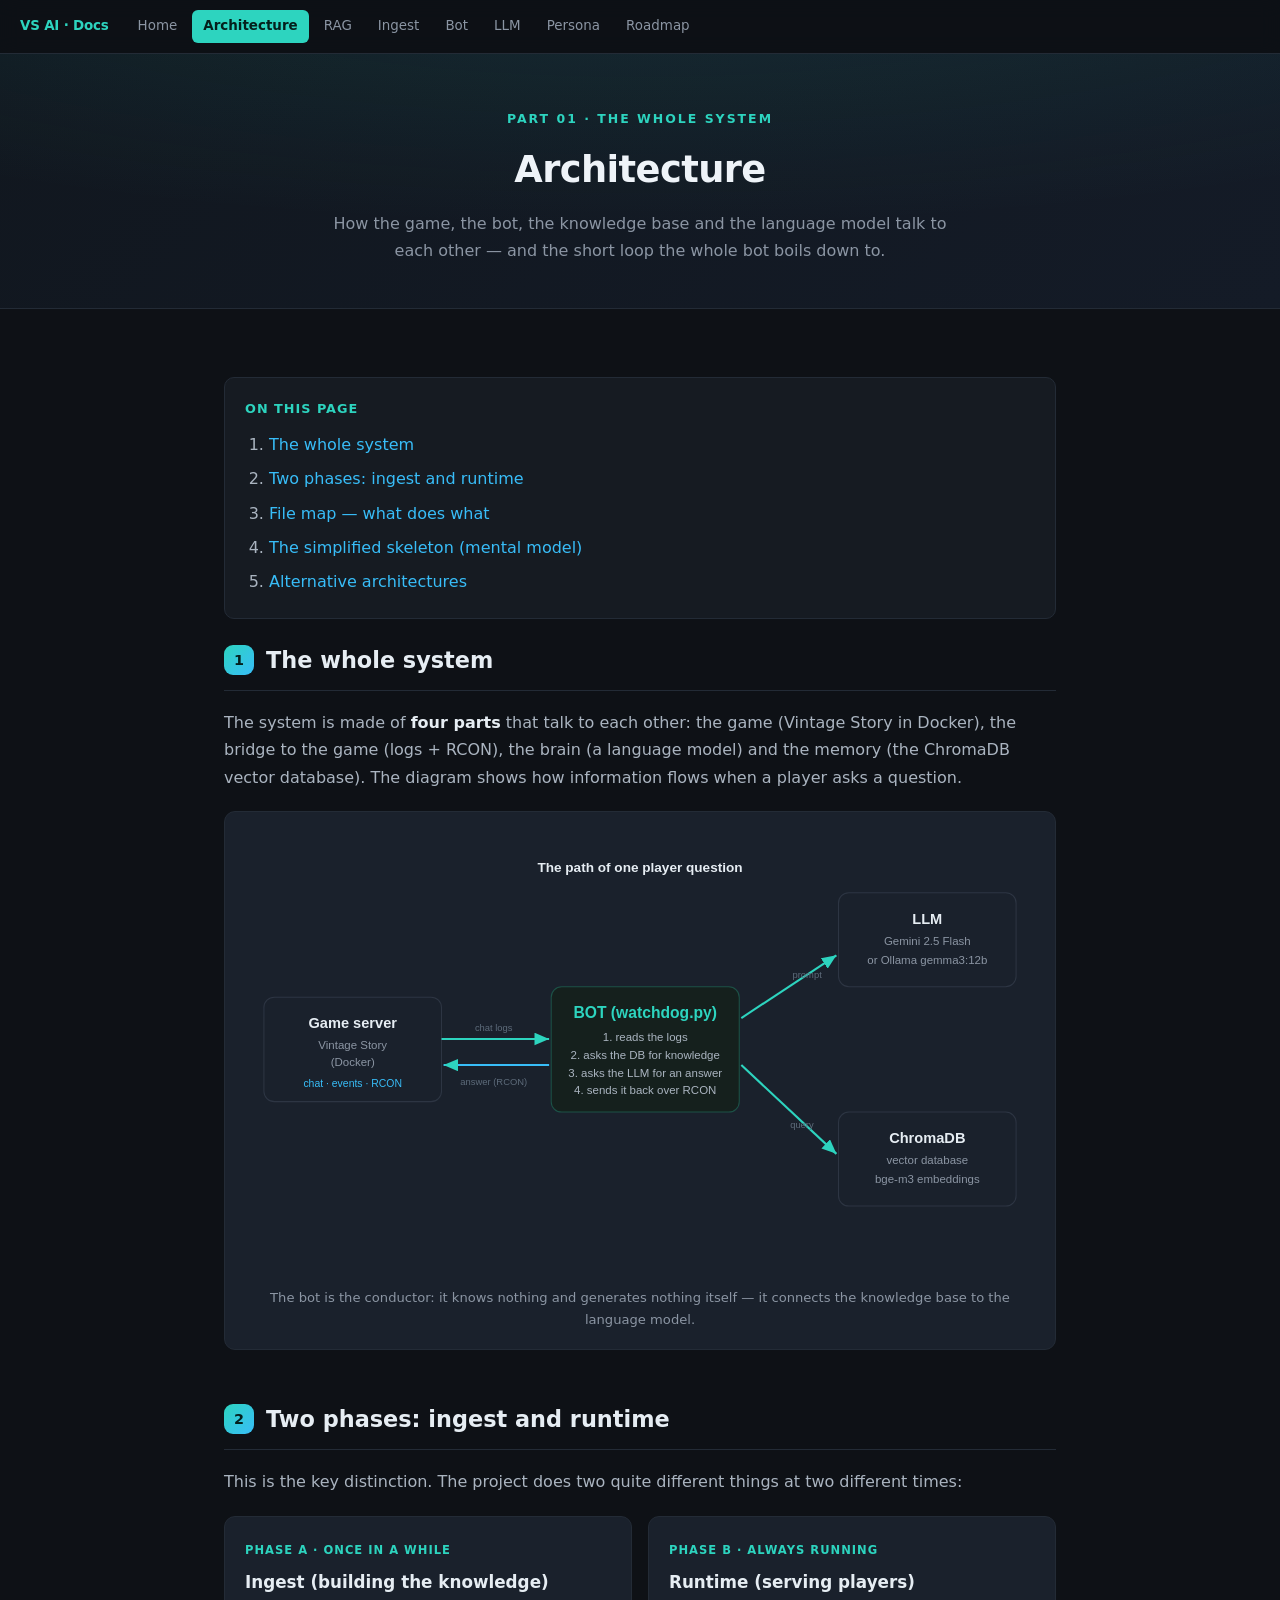
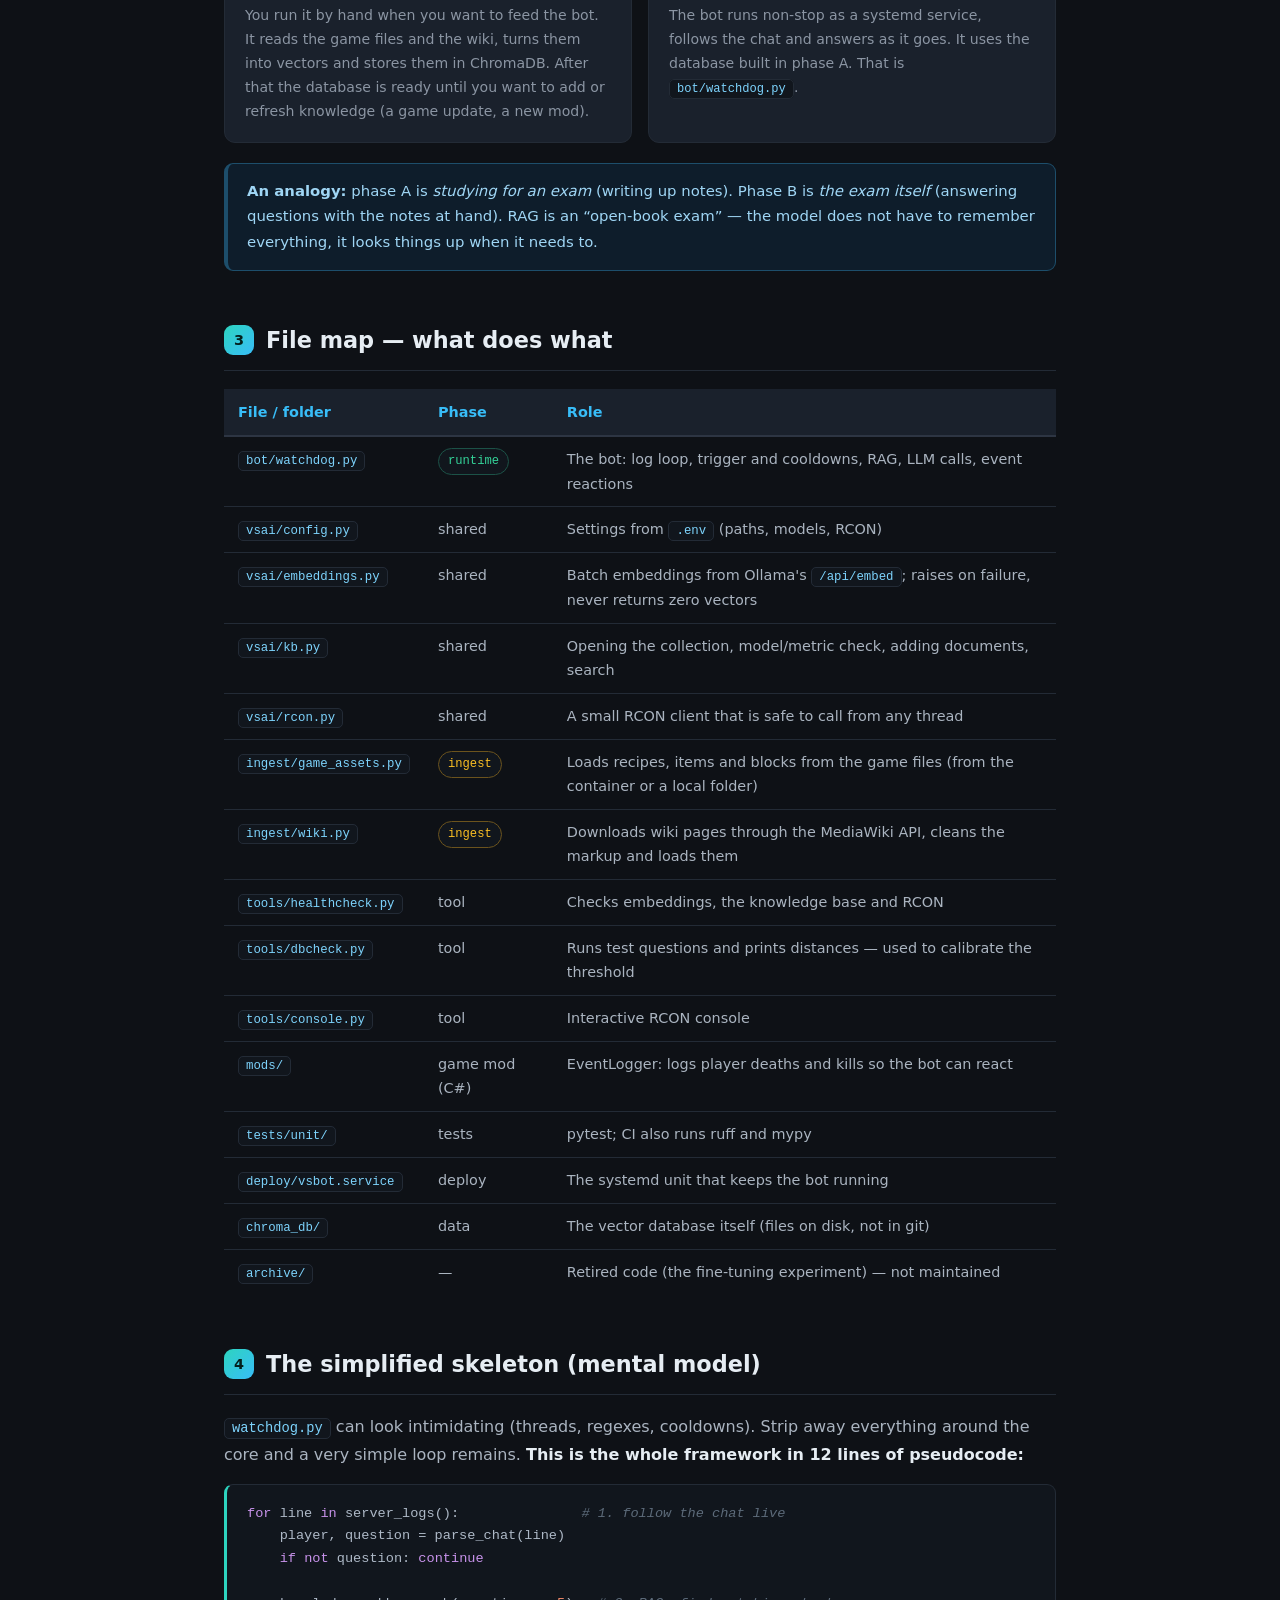
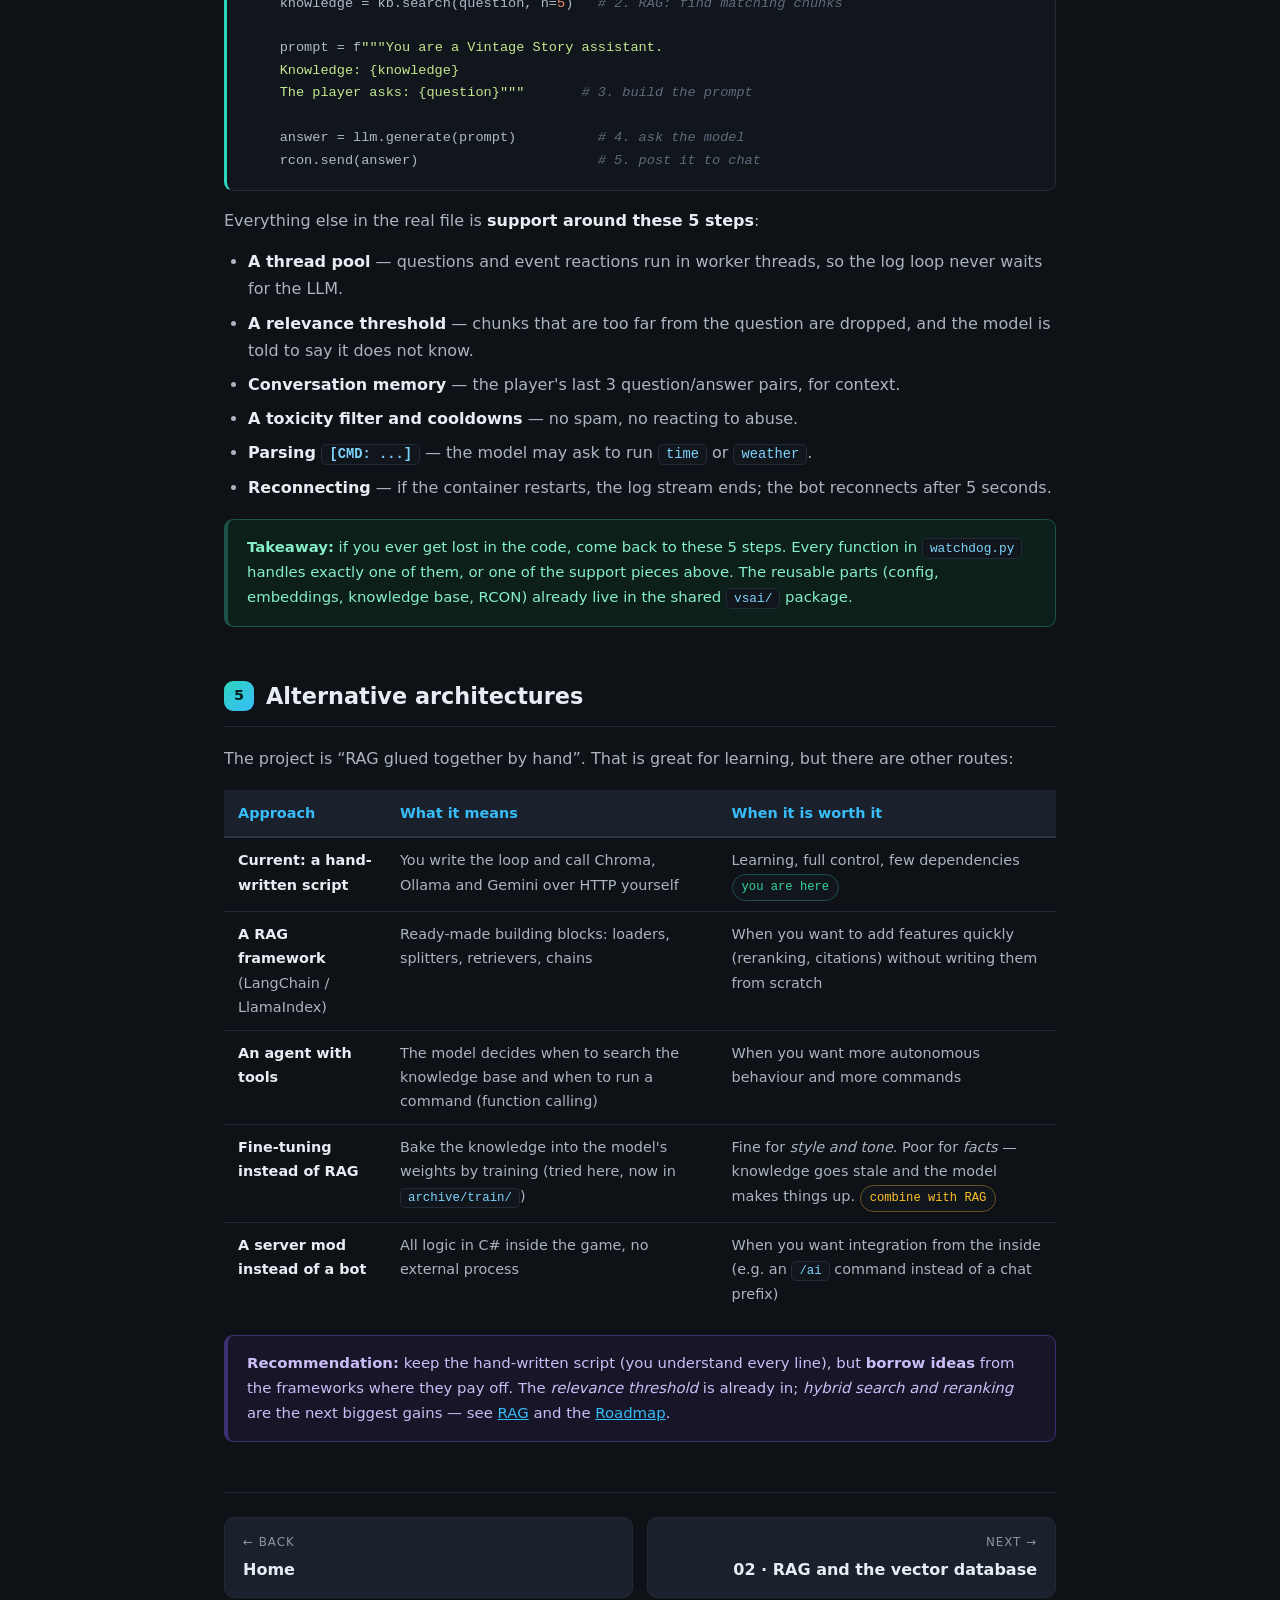
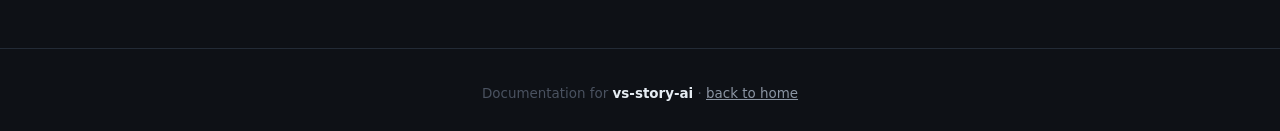
==== docs/01-architecture.html @ 418dcd5c "Translate docs to English and update them to the current code The HTML write-up in docs/ was in Poli" ====
<!DOCTYPE html>
<html lang="en">
<head>
<meta charset="UTF-8">
<meta name="viewport" content="width=device-width, initial-scale=1.0">
<title>Architecture · VS AI Assistant</title>
<link rel="stylesheet" href="assets/style.css">
</head>
<body>

<nav class="topnav">
    <span class="brand">VS AI · Docs</span>
    <a href="index.html">Home</a>
    <a href="01-architecture.html" class="active">Architecture</a>
    <a href="02-rag.html">RAG</a>
    <a href="03-ingest.html">Ingest</a>
    <a href="04-bot.html">Bot</a>
    <a href="05-llm.html">LLM</a>
    <a href="06-persona.html">Persona</a>
    <a href="07-roadmap.html">Roadmap</a>
</nav>

<header class="page">
    <div class="eyebrow">Part 01 · The whole system</div>
    <h1>Architecture</h1>
    <p class="sub">How the game, the bot, the knowledge base and the language model talk to each other —
    and the short loop the whole bot boils down to.</p>
</header>

<main>

    <div class="toc">
        <strong>On this page</strong>
        <ol>
            <li><a href="#overview">The whole system</a></li>
            <li><a href="#phases">Two phases: ingest and runtime</a></li>
            <li><a href="#files">File map — what does what</a></li>
            <li><a href="#skeleton">The simplified skeleton (mental model)</a></li>
            <li><a href="#alternatives">Alternative architectures</a></li>
        </ol>
    </div>

    <section id="overview">
        <h2><span class="num">1</span> The whole system</h2>
        <p>
            The system is made of <strong>four parts</strong> that talk to each other: the game (Vintage Story in Docker),
            the bridge to the game (logs + RCON), the brain (a language model) and the memory (the ChromaDB vector database).
            The diagram shows how information flows when a player asks a question.
        </p>

        <div class="svg-wrap">
        <svg viewBox="0 0 760 420" xmlns="http://www.w3.org/2000/svg" width="100%" font-family="Segoe UI, sans-serif">
            <defs>
                <marker id="arr" markerWidth="9" markerHeight="9" refX="7" refY="3" orient="auto">
                    <path d="M0,0 L7,3 L0,6 Z" fill="#2dd4bf"/>
                </marker>
            </defs>
            <!-- Game -->
            <rect x="20" y="160" width="170" height="100" rx="10" fill="#1a212c" stroke="#2d3543"/>
            <text x="105" y="190" fill="#e6edf3" font-size="14" font-weight="700" text-anchor="middle">Game server</text>
            <text x="105" y="210" fill="#8b95a3" font-size="11" text-anchor="middle">Vintage Story</text>
            <text x="105" y="226" fill="#8b95a3" font-size="11" text-anchor="middle">(Docker)</text>
            <text x="105" y="246" fill="#38bdf8" font-size="10" text-anchor="middle">chat · events · RCON</text>

            <!-- Bot -->
            <rect x="295" y="150" width="180" height="120" rx="10" fill="#15201d" stroke="#1c5247"/>
            <text x="385" y="180" fill="#2dd4bf" font-size="15" font-weight="700" text-anchor="middle">BOT (watchdog.py)</text>
            <text x="385" y="202" fill="#aab4c0" font-size="11" text-anchor="middle">1. reads the logs</text>
            <text x="385" y="219" fill="#aab4c0" font-size="11" text-anchor="middle">2. asks the DB for knowledge</text>
            <text x="385" y="236" fill="#aab4c0" font-size="11" text-anchor="middle">3. asks the LLM for an answer</text>
            <text x="385" y="253" fill="#aab4c0" font-size="11" text-anchor="middle">4. sends it back over RCON</text>

            <!-- LLM -->
            <rect x="570" y="60" width="170" height="90" rx="10" fill="#1a212c" stroke="#2d3543"/>
            <text x="655" y="90" fill="#e6edf3" font-size="14" font-weight="700" text-anchor="middle">LLM</text>
            <text x="655" y="110" fill="#8b95a3" font-size="11" text-anchor="middle">Gemini 2.5 Flash</text>
            <text x="655" y="128" fill="#8b95a3" font-size="11" text-anchor="middle">or Ollama gemma3:12b</text>

            <!-- Chroma -->
            <rect x="570" y="270" width="170" height="90" rx="10" fill="#1a212c" stroke="#2d3543"/>
            <text x="655" y="300" fill="#e6edf3" font-size="14" font-weight="700" text-anchor="middle">ChromaDB</text>
            <text x="655" y="320" fill="#8b95a3" font-size="11" text-anchor="middle">vector database</text>
            <text x="655" y="338" fill="#8b95a3" font-size="11" text-anchor="middle">bge-m3 embeddings</text>

            <!-- arrows -->
            <line x1="190" y1="200" x2="293" y2="200" stroke="#2dd4bf" stroke-width="2" marker-end="url(#arr)"/>
            <text x="240" y="192" fill="#5d6b7a" font-size="9" text-anchor="middle">chat logs</text>
            <line x1="293" y1="225" x2="192" y2="225" stroke="#38bdf8" stroke-width="2" marker-end="url(#arr)"/>
            <text x="240" y="244" fill="#5d6b7a" font-size="9" text-anchor="middle">answer (RCON)</text>

            <line x1="477" y1="180" x2="568" y2="120" stroke="#2dd4bf" stroke-width="2" marker-end="url(#arr)"/>
            <text x="540" y="142" fill="#5d6b7a" font-size="9" text-anchor="middle">prompt</text>
            <line x1="477" y1="225" x2="568" y2="310" stroke="#2dd4bf" stroke-width="2" marker-end="url(#arr)"/>
            <text x="535" y="285" fill="#5d6b7a" font-size="9" text-anchor="middle">query</text>

            <text x="380" y="40" fill="#e6edf3" font-size="13" font-weight="700" text-anchor="middle">The path of one player question</text>
        </svg>
        <div class="cap">The bot is the conductor: it knows nothing and generates nothing itself — it connects the knowledge base to the language model.</div>
        </div>
    </section>

    <section id="phases">
        <h2><span class="num">2</span> Two phases: ingest and runtime</h2>
        <p>This is the key distinction. The project does two quite different things at two different times:</p>

        <div class="grid cols-2">
            <div class="card">
                <span class="k">Phase A · once in a while</span>
                <h3>Ingest (building the knowledge)</h3>
                <p>You run it by hand when you want to feed the bot. It reads the game files and the wiki, turns them into
                vectors and stores them in ChromaDB. After that the database is ready until you want to add or refresh knowledge
                (a game update, a new mod).</p>
            </div>
            <div class="card">
                <span class="k">Phase B · always running</span>
                <h3>Runtime (serving players)</h3>
                <p>The bot runs non-stop as a systemd service, follows the chat and answers as it goes. It uses the database
                built in phase A. That is <code>bot/watchdog.py</code>.</p>
            </div>
        </div>

        <div class="box info">
            <strong>An analogy:</strong> phase A is <em>studying for an exam</em> (writing up notes). Phase B is <em>the exam itself</em>
            (answering questions with the notes at hand). RAG is an “open-book exam” — the model does not have to remember everything,
            it looks things up when it needs to.
        </div>
    </section>

    <section id="files">
        <h2><span class="num">3</span> File map — what does what</h2>
        <table>
            <thead><tr><th>File / folder</th><th>Phase</th><th>Role</th></tr></thead>
            <tbody>
                <tr><td><code>bot/watchdog.py</code></td><td><span class="pill green">runtime</span></td><td>The bot: log loop, trigger and cooldowns, RAG, LLM calls, event reactions</td></tr>
                <tr><td><code>vsai/config.py</code></td><td>shared</td><td>Settings from <code>.env</code> (paths, models, RCON)</td></tr>
                <tr><td><code>vsai/embeddings.py</code></td><td>shared</td><td>Batch embeddings from Ollama's <code>/api/embed</code>; raises on failure, never returns zero vectors</td></tr>
                <tr><td><code>vsai/kb.py</code></td><td>shared</td><td>Opening the collection, model/metric check, adding documents, search</td></tr>
                <tr><td><code>vsai/rcon.py</code></td><td>shared</td><td>A small RCON client that is safe to call from any thread</td></tr>
                <tr><td><code>ingest/game_assets.py</code></td><td><span class="pill amber">ingest</span></td><td>Loads recipes, items and blocks from the game files (from the container or a local folder)</td></tr>
                <tr><td><code>ingest/wiki.py</code></td><td><span class="pill amber">ingest</span></td><td>Downloads wiki pages through the MediaWiki API, cleans the markup and loads them</td></tr>
                <tr><td><code>tools/healthcheck.py</code></td><td>tool</td><td>Checks embeddings, the knowledge base and RCON</td></tr>
                <tr><td><code>tools/dbcheck.py</code></td><td>tool</td><td>Runs test questions and prints distances — used to calibrate the threshold</td></tr>
                <tr><td><code>tools/console.py</code></td><td>tool</td><td>Interactive RCON console</td></tr>
                <tr><td><code>mods/</code></td><td>game mod (C#)</td><td>EventLogger: logs player deaths and kills so the bot can react</td></tr>
                <tr><td><code>tests/unit/</code></td><td>tests</td><td>pytest; CI also runs ruff and mypy</td></tr>
                <tr><td><code>deploy/vsbot.service</code></td><td>deploy</td><td>The systemd unit that keeps the bot running</td></tr>
                <tr><td><code>chroma_db/</code></td><td>data</td><td>The vector database itself (files on disk, not in git)</td></tr>
                <tr><td><code>archive/</code></td><td>—</td><td>Retired code (the fine-tuning experiment) — not maintained</td></tr>
            </tbody>
        </table>
    </section>

    <section id="skeleton">
        <h2><span class="num">4</span> The simplified skeleton (mental model)</h2>
        <p>
            <code>watchdog.py</code> can look intimidating (threads, regexes, cooldowns). Strip away everything around the core
            and a very simple loop remains. <strong>This is the whole framework in 12 lines of pseudocode:</strong>
        </p>

        <pre><code><span class="keyword">for</span> line <span class="keyword">in</span> server_logs():               <span class="comment"># 1. follow the chat live</span>
    player, question = parse_chat(line)
    <span class="keyword">if</span> <span class="keyword">not</span> question: <span class="keyword">continue</span>

    knowledge = kb.search(question, n=<span class="number">5</span>)   <span class="comment"># 2. RAG: find matching chunks</span>

    prompt = f<span class="string">"""You are a Vintage Story assistant.
    Knowledge: {knowledge}
    The player asks: {question}"""</span>       <span class="comment"># 3. build the prompt</span>

    answer = llm.generate(prompt)          <span class="comment"># 4. ask the model</span>
    rcon.send(answer)                      <span class="comment"># 5. post it to chat</span></code></pre>

        <p>Everything else in the real file is <strong>support around these 5 steps</strong>:</p>
        <ul>
            <li><strong>A thread pool</strong> — questions and event reactions run in worker threads, so the log loop never waits for the LLM.</li>
            <li><strong>A relevance threshold</strong> — chunks that are too far from the question are dropped, and the model is told to say it does not know.</li>
            <li><strong>Conversation memory</strong> — the player's last 3 question/answer pairs, for context.</li>
            <li><strong>A toxicity filter and cooldowns</strong> — no spam, no reacting to abuse.</li>
            <li><strong>Parsing <code>[CMD: ...]</code></strong> — the model may ask to run <code>time</code> or <code>weather</code>.</li>
            <li><strong>Reconnecting</strong> — if the container restarts, the log stream ends; the bot reconnects after 5 seconds.</li>
        </ul>

        <div class="box tip">
            <strong>Takeaway:</strong> if you ever get lost in the code, come back to these 5 steps.
            Every function in <code>watchdog.py</code> handles exactly one of them, or one of the support pieces above.
            The reusable parts (config, embeddings, knowledge base, RCON) already live in the shared <code>vsai/</code> package.
        </div>
    </section>

    <section id="alternatives">
        <h2><span class="num">5</span> Alternative architectures</h2>
        <p>The project is “RAG glued together by hand”. That is great for learning, but there are other routes:</p>

        <table>
            <thead><tr><th>Approach</th><th>What it means</th><th>When it is worth it</th></tr></thead>
            <tbody>
                <tr>
                    <td><strong>Current: a hand-written script</strong></td>
                    <td>You write the loop and call Chroma, Ollama and Gemini over HTTP yourself</td>
                    <td>Learning, full control, few dependencies <span class="pill green">you are here</span></td>
                </tr>
                <tr>
                    <td><strong>A RAG framework</strong><br>(LangChain / LlamaIndex)</td>
                    <td>Ready-made building blocks: loaders, splitters, retrievers, chains</td>
                    <td>When you want to add features quickly (reranking, citations) without writing them from scratch</td>
                </tr>
                <tr>
                    <td><strong>An agent with tools</strong></td>
                    <td>The model decides when to search the knowledge base and when to run a command (function calling)</td>
                    <td>When you want more autonomous behaviour and more commands</td>
                </tr>
                <tr>
                    <td><strong>Fine-tuning instead of RAG</strong></td>
                    <td>Bake the knowledge into the model's weights by training (tried here, now in <code>archive/train/</code>)</td>
                    <td>Fine for <em>style and tone</em>. Poor for <em>facts</em> — knowledge goes stale and the model makes things up. <span class="pill amber">combine with RAG</span></td>
                </tr>
                <tr>
                    <td><strong>A server mod instead of a bot</strong></td>
                    <td>All logic in C# inside the game, no external process</td>
                    <td>When you want integration from the inside (e.g. an <code>/ai</code> command instead of a chat prefix)</td>
                </tr>
            </tbody>
        </table>

        <div class="box note">
            <strong>Recommendation:</strong> keep the hand-written script (you understand every line), but
            <strong>borrow ideas</strong> from the frameworks where they pay off. The <em>relevance threshold</em> is already in;
            <em>hybrid search and reranking</em> are the next biggest gains — see <a href="02-rag.html">RAG</a> and the
            <a href="07-roadmap.html">Roadmap</a>.
        </div>
    </section>

    <div class="pager">
        <a class="prev" href="index.html">
            <div class="dir">← Back</div>
            <div class="ttl">Home</div>
        </a>
        <a class="next" href="02-rag.html">
            <div class="dir">Next →</div>
            <div class="ttl">02 · RAG and the vector database</div>
        </a>
    </div>

</main>

<footer class="page">
    Documentation for <strong>vs-story-ai</strong> · <a href="index.html">back to home</a>
</footer>

</body>
</html>
---- docs/assets/style.css ----
/* ============================================================
   Shared stylesheet for the vs-story-ai docs
   Theme: dark, neutral (an assistant, not a "dark god")
   Accent: teal / sky instead of purple
   ============================================================ */

:root {
    --bg:        #0e1116;
    --bg-soft:   #161b22;
    --bg-card:   #1a212c;
    --bg-code:   #11161d;
    --border:    #232b36;
    --border-2:  #2d3543;
    --text:      #c5cdd6;
    --text-dim:  #8b95a3;
    --text-soft: #aab4c0;
    --accent:    #2dd4bf;   /* teal */
    --accent-2:  #38bdf8;   /* sky  */
    --accent-3:  #a78bfa;   /* violet (secondary accent) */
    --green:     #34d399;
    --amber:     #fbbf24;
    --red:       #f87171;
    --mono: 'Cascadia Code', 'JetBrains Mono', 'Fira Code', 'Consolas', monospace;
}

* { box-sizing: border-box; margin: 0; padding: 0; }

html { scroll-behavior: smooth; scroll-padding-top: 80px; }

body {
    font-family: 'Segoe UI', system-ui, -apple-system, sans-serif;
    background: var(--bg);
    color: var(--text);
    line-height: 1.7;
    -webkit-font-smoothing: antialiased;
}

/* ---------- Top nav ---------- */
.topnav {
    position: sticky;
    top: 0;
    z-index: 50;
    background: rgba(14, 17, 22, 0.85);
    backdrop-filter: blur(10px);
    border-bottom: 1px solid var(--border);
    display: flex;
    align-items: center;
    gap: 4px;
    padding: 10px 20px;
    flex-wrap: wrap;
    font-size: 0.84rem;
}
.topnav .brand {
    font-weight: 700;
    color: var(--accent);
    margin-right: 14px;
    white-space: nowrap;
    letter-spacing: -0.2px;
}
.topnav a {
    color: var(--text-dim);
    text-decoration: none;
    padding: 5px 11px;
    border-radius: 6px;
    white-space: nowrap;
    transition: background .15s, color .15s;
}
.topnav a:hover { background: var(--bg-card); color: var(--text); }
.topnav a.active { background: var(--accent); color: #04201c; font-weight: 600; }

/* ---------- Header ---------- */
header.page {
    background:
        radial-gradient(1200px 300px at 50% -50%, rgba(45,212,191,.12), transparent),
        linear-gradient(135deg, #11171f 0%, #141b27 100%);
    border-bottom: 1px solid var(--border);
    padding: 54px 24px 44px;
    text-align: center;
}
header.page .eyebrow {
    color: var(--accent);
    font-size: 0.78rem;
    font-weight: 700;
    letter-spacing: 2px;
    text-transform: uppercase;
}
header.page h1 {
    font-size: 2.3rem;
    color: #eef3f8;
    letter-spacing: -0.6px;
    margin: 10px 0 8px;
}
header.page p.sub {
    color: var(--text-dim);
    max-width: 640px;
    margin: 0 auto;
    font-size: 1rem;
}
.badges { margin-top: 18px; display: flex; gap: 8px; justify-content: center; flex-wrap: wrap; }
.badge {
    display: inline-block;
    background: var(--bg-card);
    border: 1px solid var(--border-2);
    color: var(--accent-2);
    font-size: 0.72rem;
    padding: 4px 11px;
    border-radius: 20px;
    font-weight: 600;
    letter-spacing: 0.4px;
}

/* ---------- Layout ---------- */
main {
    max-width: 880px;
    margin: 0 auto;
    padding: 46px 24px 30px;
}

section { margin-bottom: 50px; scroll-margin-top: 80px; }

h2 {
    font-size: 1.4rem;
    color: #e6edf3;
    margin-bottom: 18px;
    padding-bottom: 11px;
    border-bottom: 1px solid var(--border);
    display: flex;
    align-items: center;
    gap: 12px;
}
h2 .num {
    background: linear-gradient(135deg, var(--accent), var(--accent-2));
    color: #04201c;
    width: 30px; height: 30px;
    border-radius: 9px;
    display: inline-flex;
    align-items: center;
    justify-content: center;
    font-size: 0.9rem;
    font-weight: 800;
    flex-shrink: 0;
}
h3 { font-size: 1.08rem; color: var(--accent-2); margin: 26px 0 10px; }
h4 { font-size: 0.96rem; color: var(--accent-3); margin: 18px 0 8px; }

p { margin-bottom: 14px; color: var(--text-soft); }
ul, ol { padding-left: 24px; margin-bottom: 14px; color: var(--text-soft); }
li { margin-bottom: 7px; }
strong { color: #e6edf3; }
a { color: var(--accent-2); }

.lead { font-size: 1.05rem; color: var(--text); }

/* ---------- Code ---------- */
code {
    font-family: var(--mono);
    background: var(--bg-code);
    color: #7dd3fc;
    padding: 2px 7px;
    border-radius: 5px;
    font-size: 0.86em;
    border: 1px solid var(--border);
}
pre {
    background: var(--bg-code);
    border: 1px solid var(--border);
    border-left: 3px solid var(--accent);
    border-radius: 9px;
    padding: 18px 20px;
    overflow-x: auto;
    margin: 16px 0;
    font-size: 0.85rem;
    line-height: 1.65;
}
pre code { background: none; border: none; color: #aeb9c7; padding: 0; font-size: 1em; }
.comment { color: #5d6b7a; font-style: italic; }
.keyword { color: #c792ea; }
.string  { color: #c3e88d; }
.number  { color: #f78c6c; }
.func    { color: #82aaff; }
.builtin { color: #ffcb6b; }

/* ---------- Callout boxes ---------- */
.box { border-radius: 9px; padding: 15px 19px; margin: 18px 0; font-size: 0.93rem; border: 1px solid; border-left-width: 4px; }
.box strong { color: inherit; }
.box.info    { background: #0e1d2b; border-color: #1d4e6b; color: #9fd6f5; }
.box.tip     { background: #0c1f1a; border-color: #1c5247; color: #86efc7; }
.box.warn    { background: #211a0c; border-color: #6b531d; color: #fcd9a0; }
.box.danger  { background: #251215; border-color: #6b2230; color: #f7a8b0; }
.box.note    { background: #171528; border-color: #3b3170; color: #cbbdf5; }

/* ---------- Tables ---------- */
table { width: 100%; border-collapse: collapse; margin: 18px 0; font-size: 0.9rem; }
th {
    background: var(--bg-card);
    color: var(--accent-2);
    padding: 11px 14px;
    text-align: left;
    font-weight: 600;
    border-bottom: 2px solid var(--border-2);
}
td { padding: 10px 14px; border-bottom: 1px solid var(--border); color: var(--text-soft); vertical-align: top; }
tr:last-child td { border-bottom: none; }
tbody tr:hover td { background: var(--bg-soft); }

/* ---------- Cards grid (for index + alternatives) ---------- */
.grid { display: grid; gap: 16px; margin: 20px 0; }
.grid.cols-2 { grid-template-columns: repeat(auto-fit, minmax(260px, 1fr)); }
.grid.cols-3 { grid-template-columns: repeat(auto-fit, minmax(210px, 1fr)); }

.card {
    background: var(--bg-card);
    border: 1px solid var(--border);
    border-radius: 11px;
    padding: 18px 20px;
    transition: border-color .15s, transform .15s;
    text-decoration: none;
    display: block;
    color: inherit;
}
a.card:hover { border-color: var(--accent); transform: translateY(-2px); }
.card .k { font-size: 0.72rem; color: var(--accent); font-weight: 700; letter-spacing: 1px; text-transform: uppercase; }
.card h3 { margin: 6px 0 8px; color: #e6edf3; font-size: 1.05rem; }
.card p { font-size: 0.88rem; color: var(--text-dim); margin: 0; }

/* ---------- Flow diagram ---------- */
.flow { display: flex; align-items: stretch; gap: 0; flex-wrap: wrap; margin: 22px 0; }
.flow-step {
    background: var(--bg-card);
    border: 1px solid var(--border-2);
    border-radius: 9px;
    padding: 12px 16px;
    font-size: 0.84rem;
    color: var(--text);
    text-align: center;
    min-width: 110px;
    display: flex; align-items: center; justify-content: center;
}
.flow-arrow { color: var(--accent); font-size: 1.3rem; padding: 0 9px; display: flex; align-items: center; }

/* ---------- Comparison: before / after ---------- */
.cmp { display: grid; grid-template-columns: 1fr 1fr; gap: 14px; margin: 18px 0; }
.cmp > div { border-radius: 9px; padding: 16px 18px; border: 1px solid; }
.cmp .before { background: #1c1517; border-color: #5a2730; }
.cmp .after  { background: #101e19; border-color: #1c5247; }
.cmp h4 { margin: 0 0 8px; }
.cmp .before h4 { color: var(--red); }
.cmp .after h4 { color: var(--green); }

/* ---------- Pills / tags ---------- */
.pill { display:inline-block; background: var(--bg-code); border:1px solid var(--border); color:#7dd3fc; font-size:.76rem; padding:2px 9px; border-radius:20px; font-family: var(--mono); }
.pill.green { color: var(--green); border-color:#1c5247; }
.pill.amber { color: var(--amber); border-color:#6b531d; }
.pill.red   { color: var(--red);   border-color:#6b2230; }

/* ---------- Prev/Next footer nav ---------- */
.pager { display:flex; justify-content:space-between; gap:14px; margin-top: 40px; border-top:1px solid var(--border); padding-top: 24px; }
.pager a { flex:1; background:var(--bg-card); border:1px solid var(--border); border-radius:10px; padding:14px 18px; text-decoration:none; color:var(--text); transition:border-color .15s; }
.pager a:hover { border-color: var(--accent); }
.pager a.next { text-align:right; }
.pager .dir { font-size:.74rem; color:var(--text-dim); text-transform:uppercase; letter-spacing:1px; }
.pager .ttl { color:#e6edf3; font-weight:600; margin-top:3px; }

/* ---------- Misc ---------- */
.kvs { list-style:none; padding:0; }
.kvs li { display:flex; gap:10px; padding:7px 0; border-bottom:1px dashed var(--border); }
.kvs li b { color:var(--accent-2); min-width:160px; flex-shrink:0; font-weight:600; }

.svg-wrap { background: var(--bg-card); border:1px solid var(--border); border-radius:11px; padding:18px; margin:20px 0; overflow-x:auto; }
.svg-wrap .cap { text-align:center; color:var(--text-dim); font-size:.82rem; margin-top:10px; }

.toc { background:var(--bg-soft); border:1px solid var(--border); border-radius:10px; padding:16px 20px; margin:22px 0; }
.toc strong { color:var(--accent); font-size:.8rem; letter-spacing:1px; text-transform:uppercase; }
.toc ol { margin:10px 0 0; }
.toc a { text-decoration:none; }
.toc a:hover { text-decoration:underline; }

footer.page { text-align:center; padding:34px 24px; color:#4a5260; font-size:.84rem; border-top:1px solid var(--border); margin-top: 20px; }
footer.page a { color: var(--text-dim); }

@media (max-width: 640px) {
    .cmp { grid-template-columns: 1fr; }
    header.page h1 { font-size: 1.7rem; }
    .kvs li { flex-direction: column; gap: 2px; }
}
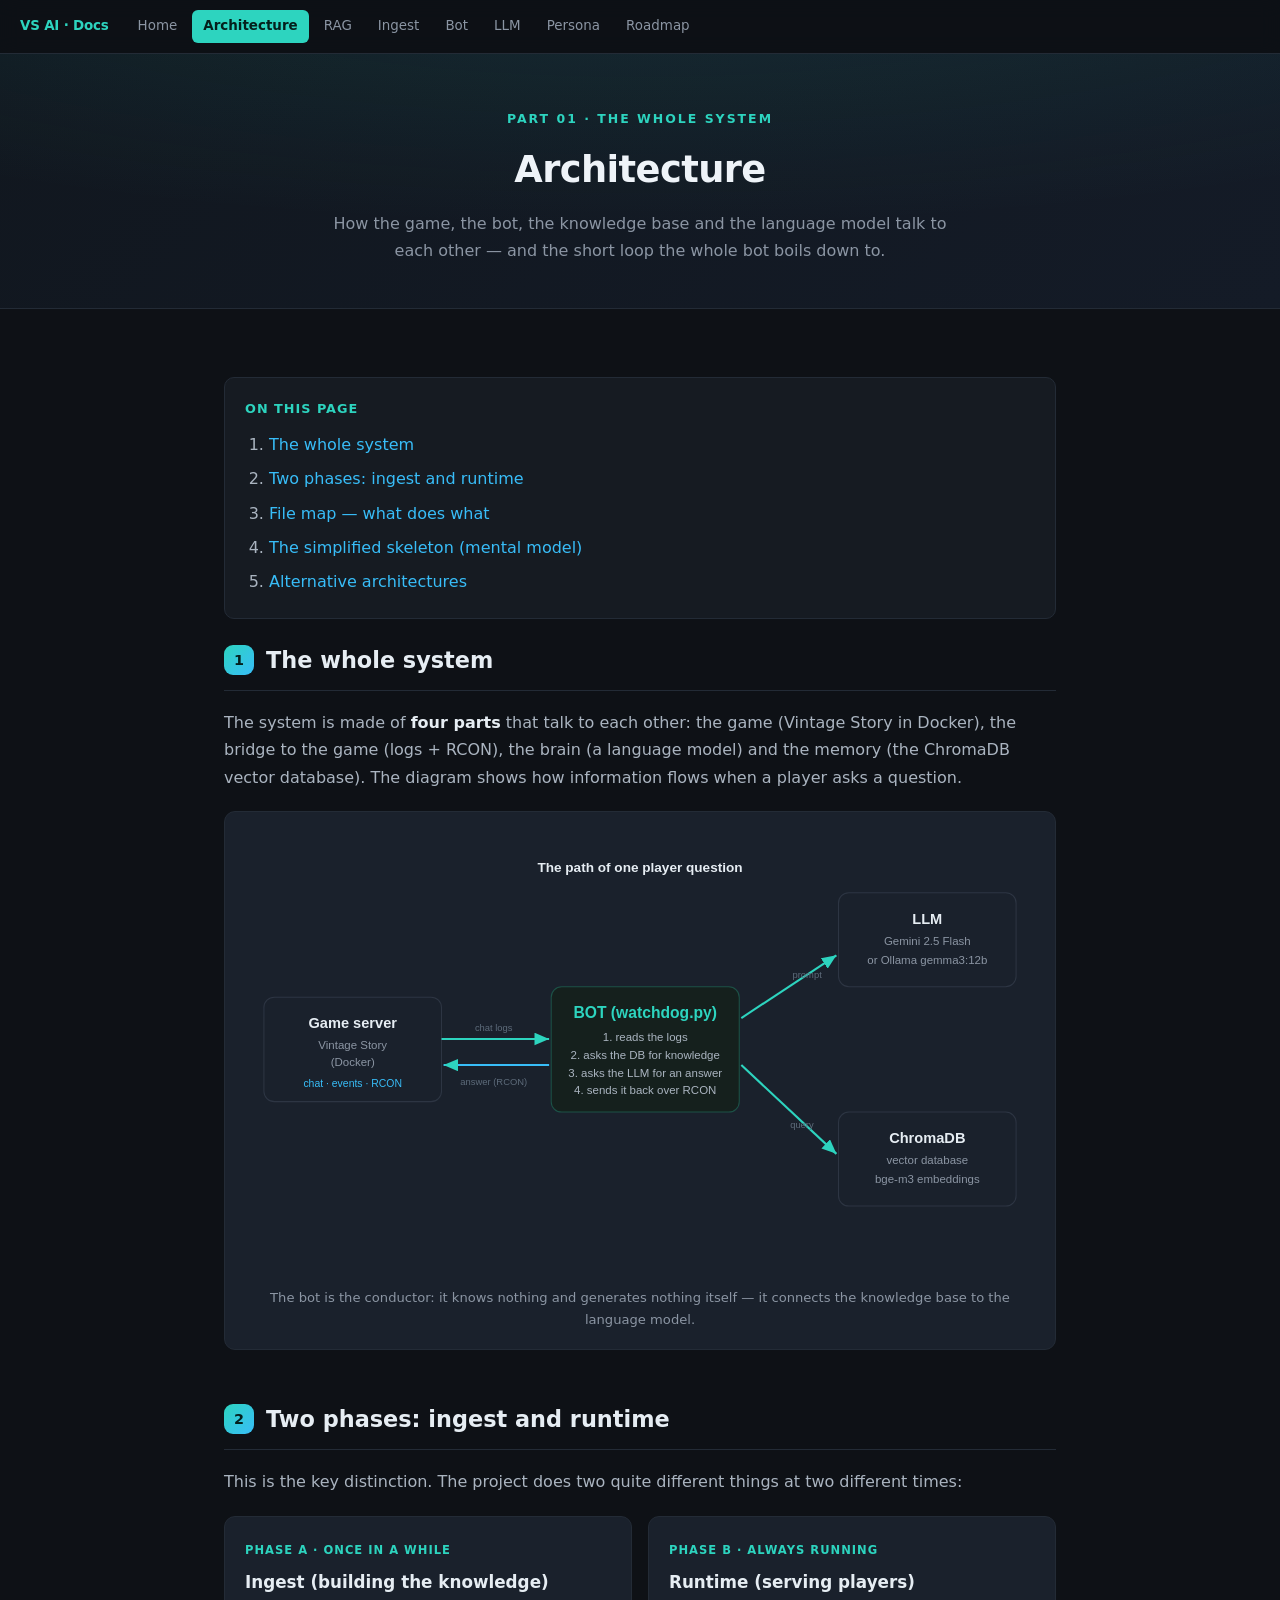
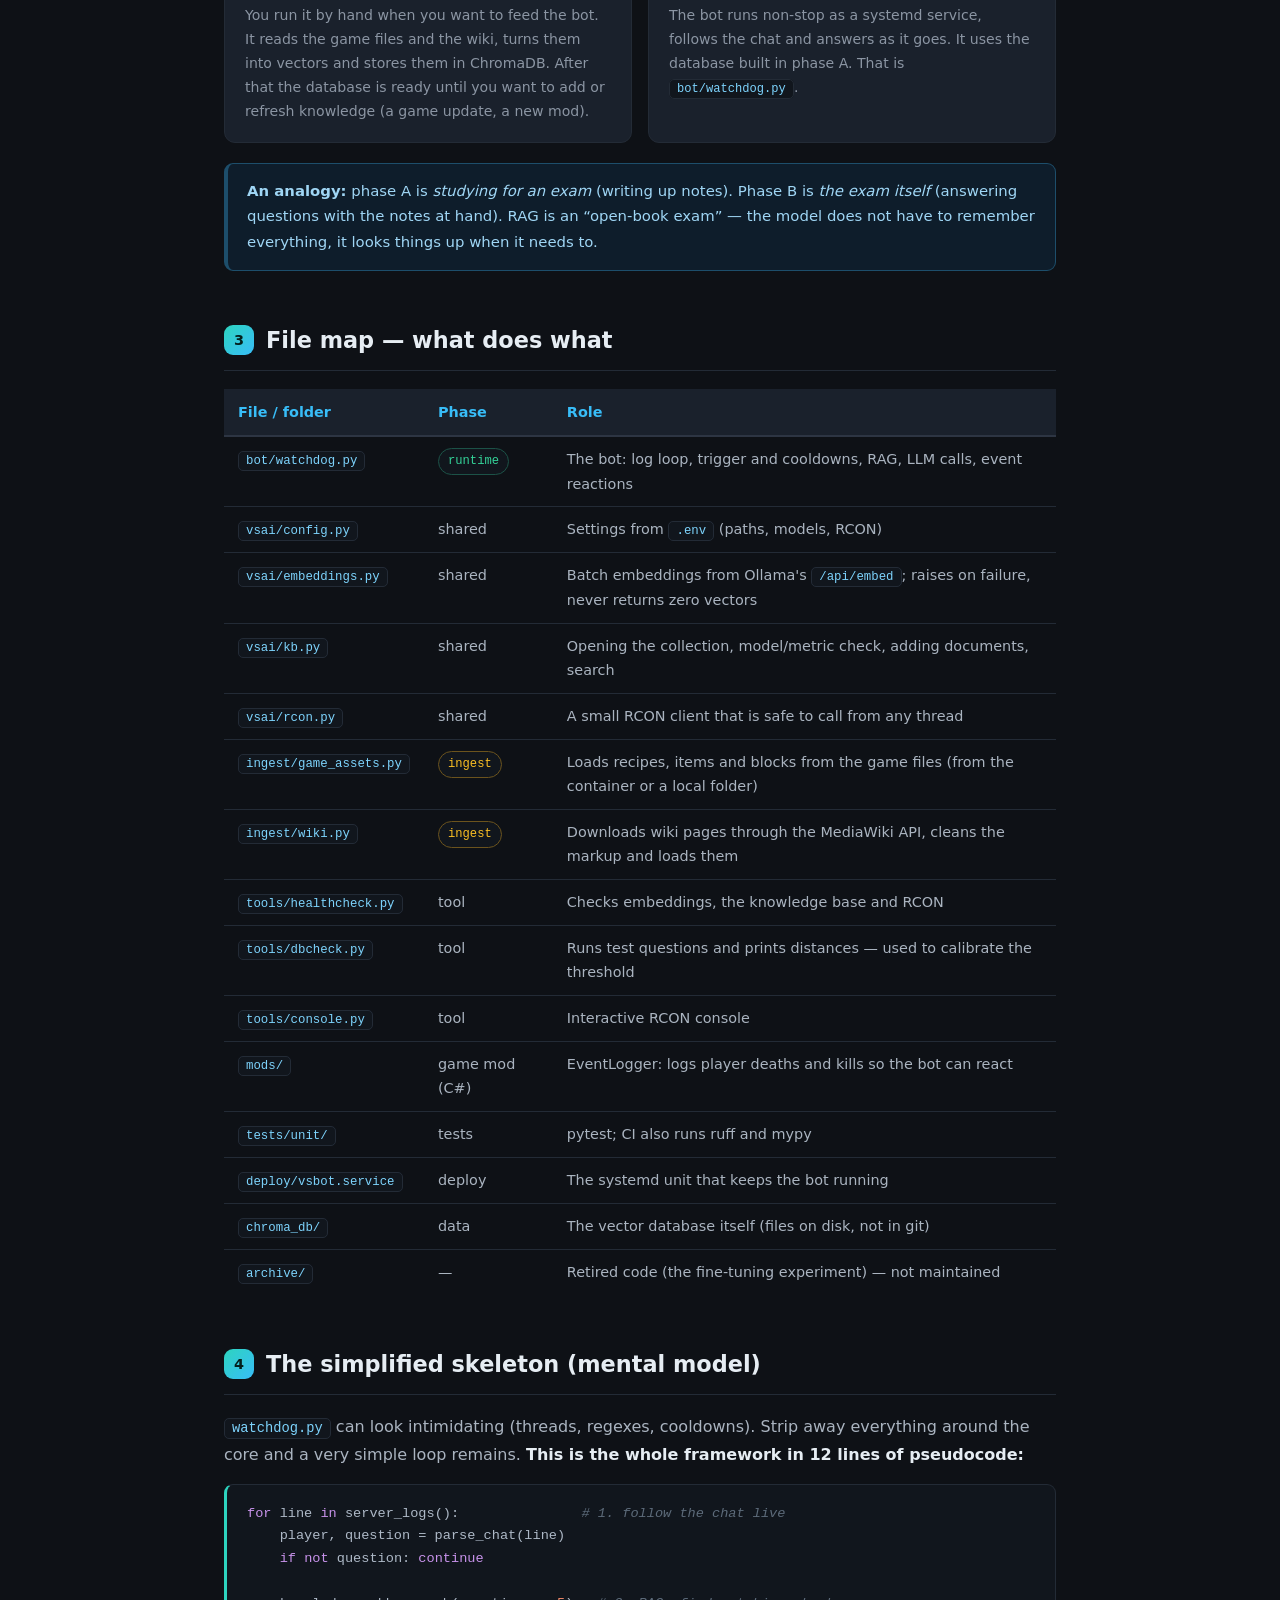
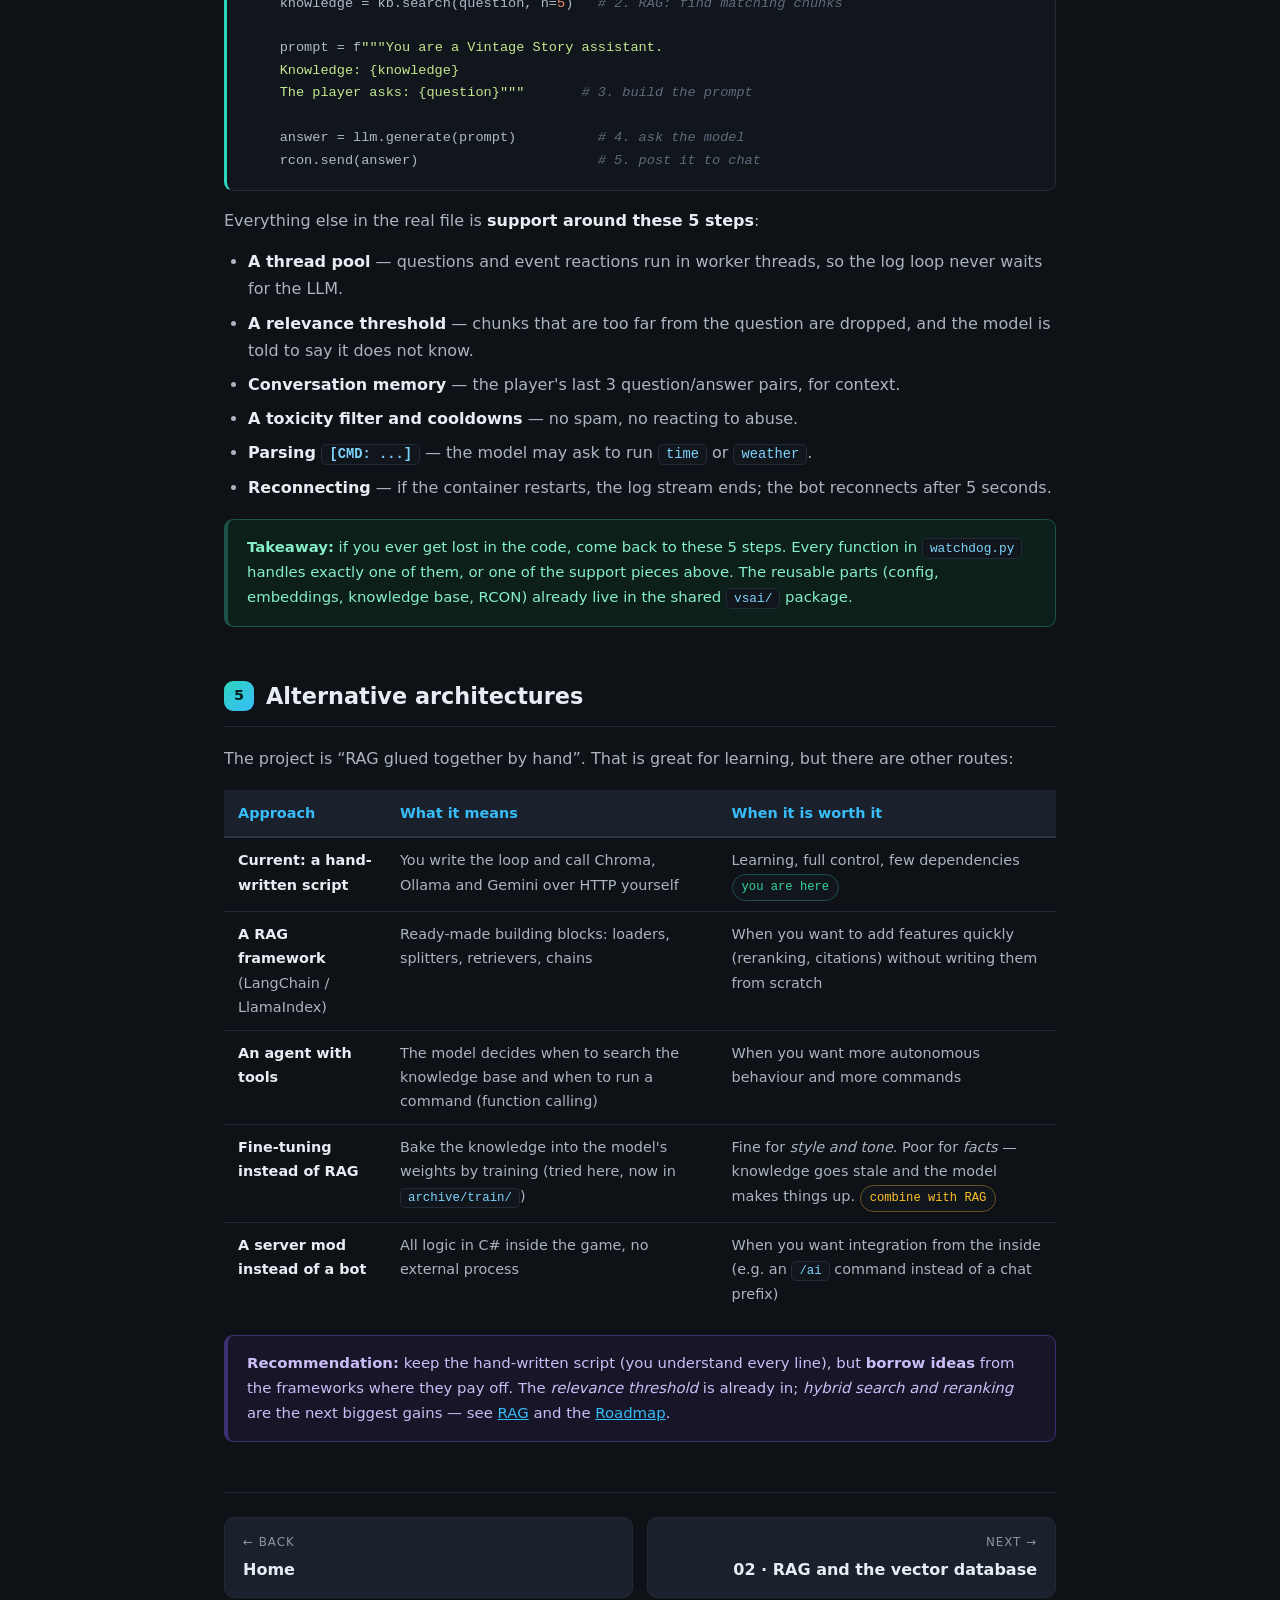
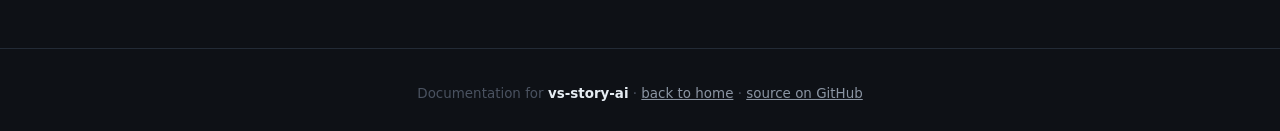
==== commit 68918586: "Add MIT license and link the GitHub Pages docs - LICENSE (MIT) and a License section in the README -" ====
--- a/docs/01-architecture.html
+++ b/docs/01-architecture.html
@@ -244,7 +244,7 @@
 </main>
 
 <footer class="page">
-    Documentation for <strong>vs-story-ai</strong> · <a href="index.html">back to home</a>
+    Documentation for <strong>vs-story-ai</strong> · <a href="index.html">back to home</a> · <a href="https://github.com/Darkobus/vs-story-ai-implementation">source on GitHub</a>
 </footer>
 
 </body>
